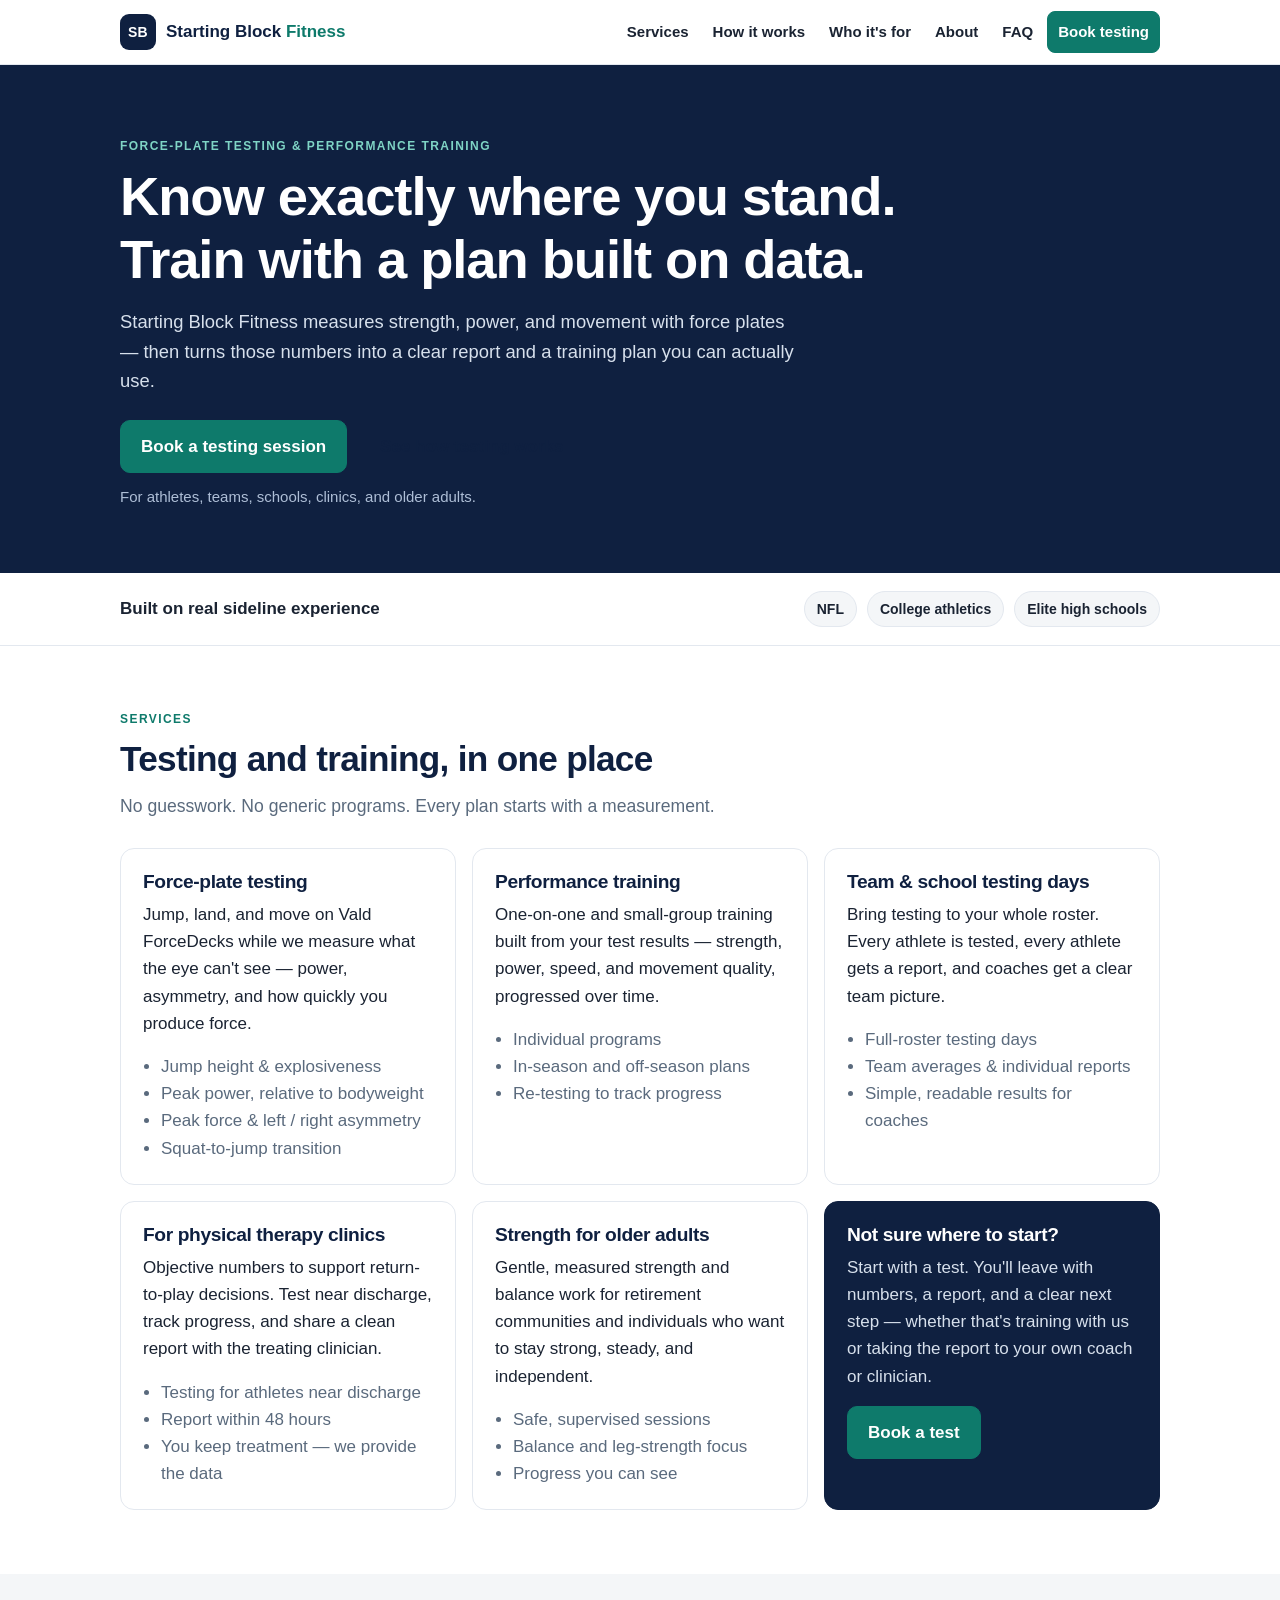
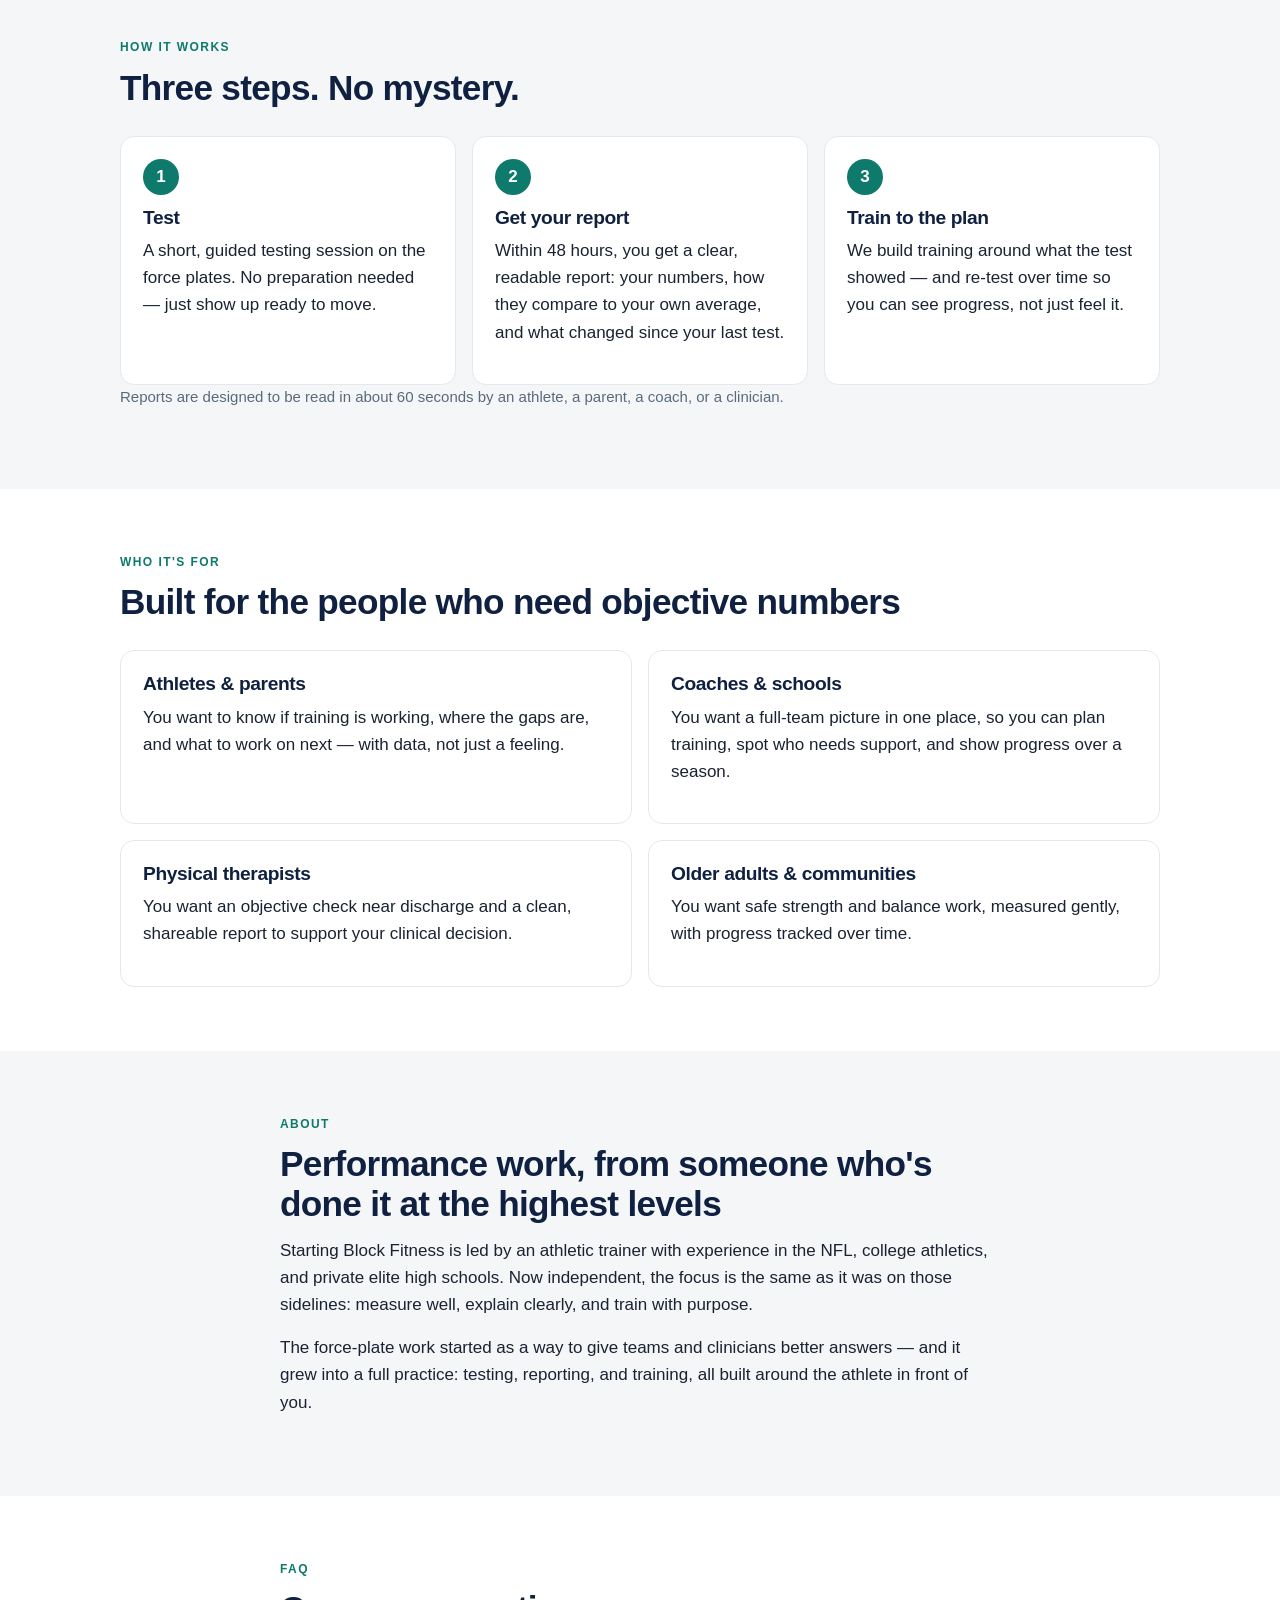
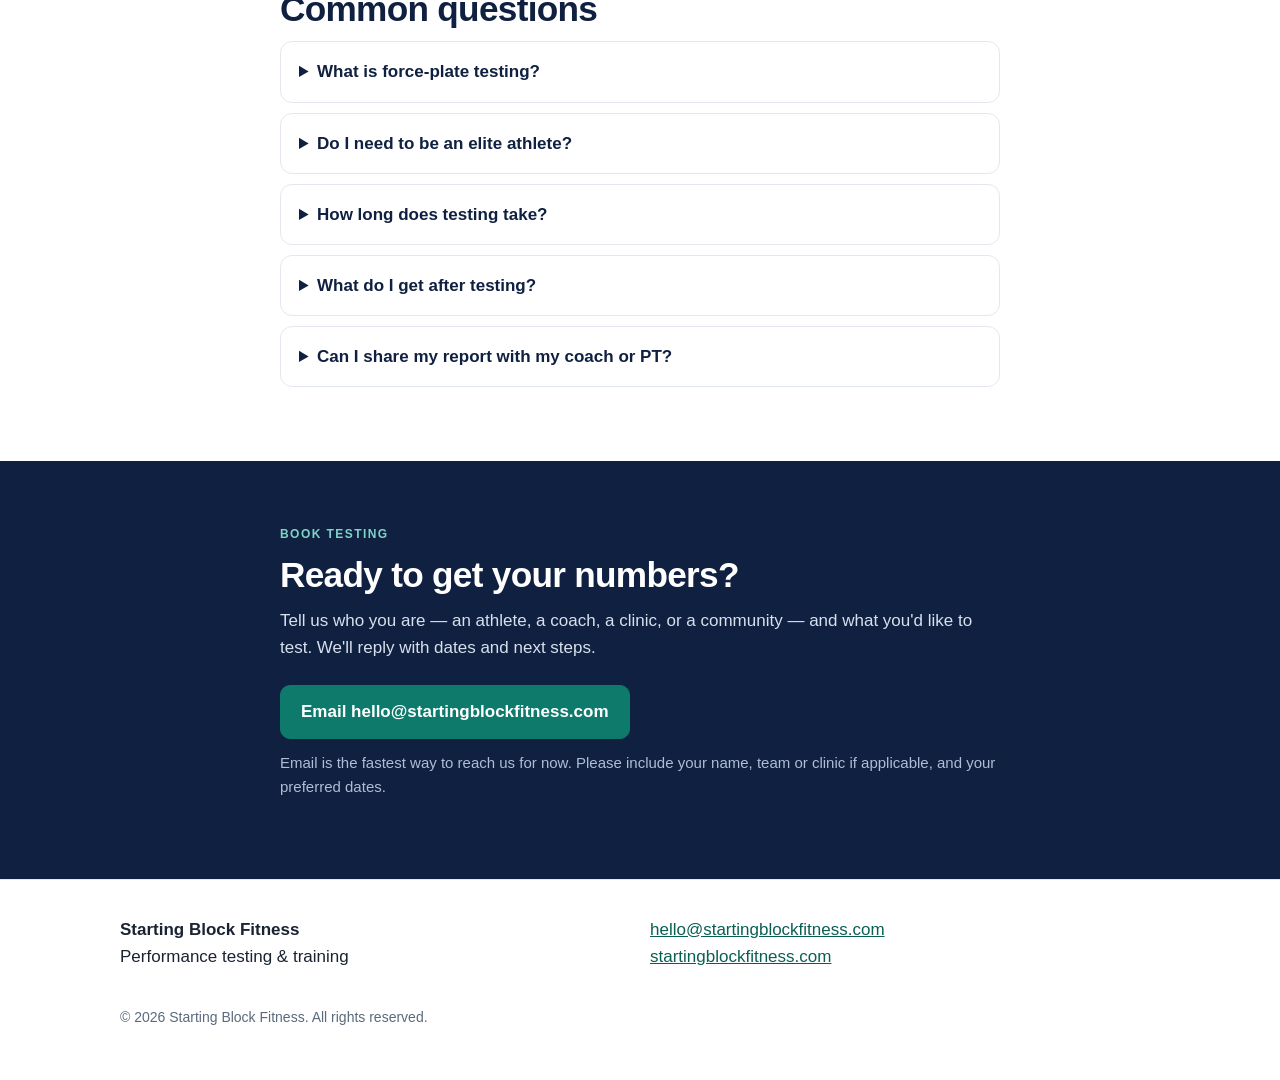
==== index.html @ fb0f81c0 "Initial production site for startingblockfitness.com" ====
<!DOCTYPE html>
<html lang="en">
<head>
  <meta charset="UTF-8">
  <meta name="viewport" content="width=device-width, initial-scale=1.0">
  <title>Starting Block Fitness — Performance Testing &amp; Training</title>
  <meta name="description" content="Starting Block Fitness offers force-plate performance testing and training for athletes, teams, schools, physical therapy clinics, and older adults. Know exactly where you stand, then train with a plan built on data.">
  <meta property="og:title" content="Starting Block Fitness — Performance Testing & Training">
  <meta property="og:description" content="Force-plate testing, clear 48-hour reports, and training built on your numbers — not guesswork.">
  <meta property="og:type" content="website">
  <meta property="og:url" content="https://startingblockfitness.com/">
  <link rel="stylesheet" href="styles.css">
  <link rel="icon" href="data:image/svg+xml,<svg xmlns='http://www.w3.org/2000/svg' viewBox='0 0 100 100'><rect width='100' height='100' rx='20' fill='%230f2040'/><text x='50' y='68' font-size='52' text-anchor='middle' fill='white' font-family='Arial' font-weight='bold'>SB</text></svg>">
</head>
<body>
  <a class="skip-link" href="#main">Skip to content</a>

  <header class="site-header">
    <div class="container header-inner">
      <a class="logo" href="#top" aria-label="Starting Block Fitness — home">
        <span class="logo-mark" aria-hidden="true">SB</span>
        <span class="logo-text">Starting Block <span>Fitness</span></span>
      </a>
      <nav aria-label="Main navigation">
        <button class="nav-toggle" aria-expanded="false" aria-controls="nav-menu">Menu</button>
        <ul id="nav-menu" class="nav-menu">
          <li><a href="#services">Services</a></li>
          <li><a href="#how-it-works">How it works</a></li>
          <li><a href="#who-its-for">Who it's for</a></li>
          <li><a href="#about">About</a></li>
          <li><a href="#faq">FAQ</a></li>
          <li><a class="btn btn-small" href="#contact">Book testing</a></li>
        </ul>
      </nav>
    </div>
  </header>

  <main id="main">
    <section class="hero" id="top">
      <div class="container hero-inner">
        <p class="eyebrow">Force-plate testing &amp; performance training</p>
        <h1>Know exactly where you stand.<br>Train with a plan built on data.</h1>
        <p class="lede">Starting Block Fitness measures strength, power, and movement with force plates — then turns those numbers into a clear report and a training plan you can actually use.</p>
        <div class="hero-actions">
          <a class="btn" href="#contact">Book a testing session</a>
          <a class="btn btn-ghost" href="#how-it-works">See how testing works</a>
        </div>
        <p class="hero-note">For athletes, teams, schools, clinics, and older adults.</p>
      </div>
    </section>

    <section class="trust" aria-label="Experience">
      <div class="container trust-inner">
        <p><strong>Built on real sideline experience</strong></p>
        <ul>
          <li>NFL</li>
          <li>College athletics</li>
          <li>Elite high schools</li>
        </ul>
      </div>
    </section>

    <section class="section" id="services">
      <div class="container">
        <p class="eyebrow">Services</p>
        <h2>Testing and training, in one place</h2>
        <p class="section-intro">No guesswork. No generic programs. Every plan starts with a measurement.</p>

        <div class="grid">
          <article class="card">
            <h3>Force-plate testing</h3>
            <p>Jump, land, and move on Vald ForceDecks while we measure what the eye can't see — power, asymmetry, and how quickly you produce force.</p>
            <ul>
              <li>Jump height &amp; explosiveness</li>
              <li>Peak power, relative to bodyweight</li>
              <li>Peak force &amp; left / right asymmetry</li>
              <li>Squat-to-jump transition</li>
            </ul>
          </article>

          <article class="card">
            <h3>Performance training</h3>
            <p>One-on-one and small-group training built from your test results — strength, power, speed, and movement quality, progressed over time.</p>
            <ul>
              <li>Individual programs</li>
              <li>In-season and off-season plans</li>
              <li>Re-testing to track progress</li>
            </ul>
          </article>

          <article class="card">
            <h3>Team &amp; school testing days</h3>
            <p>Bring testing to your whole roster. Every athlete is tested, every athlete gets a report, and coaches get a clear team picture.</p>
            <ul>
              <li>Full-roster testing days</li>
              <li>Team averages &amp; individual reports</li>
              <li>Simple, readable results for coaches</li>
            </ul>
          </article>

          <article class="card">
            <h3>For physical therapy clinics</h3>
            <p>Objective numbers to support return-to-play decisions. Test near discharge, track progress, and share a clean report with the treating clinician.</p>
            <ul>
              <li>Testing for athletes near discharge</li>
              <li>Report within 48 hours</li>
              <li>You keep treatment — we provide the data</li>
            </ul>
          </article>

          <article class="card">
            <h3>Strength for older adults</h3>
            <p>Gentle, measured strength and balance work for retirement communities and individuals who want to stay strong, steady, and independent.</p>
            <ul>
              <li>Safe, supervised sessions</li>
              <li>Balance and leg-strength focus</li>
              <li>Progress you can see</li>
            </ul>
          </article>

          <article class="card card-cta">
            <h3>Not sure where to start?</h3>
            <p>Start with a test. You'll leave with numbers, a report, and a clear next step — whether that's training with us or taking the report to your own coach or clinician.</p>
            <a class="btn" href="#contact">Book a test</a>
          </article>
        </div>
      </div>
    </section>

    <section class="section section-alt" id="how-it-works">
      <div class="container">
        <p class="eyebrow">How it works</p>
        <h2>Three steps. No mystery.</h2>
        <ol class="steps">
          <li>
            <span class="step-num" aria-hidden="true">1</span>
            <h3>Test</h3>
            <p>A short, guided testing session on the force plates. No preparation needed — just show up ready to move.</p>
          </li>
          <li>
            <span class="step-num" aria-hidden="true">2</span>
            <h3>Get your report</h3>
            <p>Within 48 hours, you get a clear, readable report: your numbers, how they compare to your own average, and what changed since your last test.</p>
          </li>
          <li>
            <span class="step-num" aria-hidden="true">3</span>
            <h3>Train to the plan</h3>
            <p>We build training around what the test showed — and re-test over time so you can see progress, not just feel it.</p>
          </li>
        </ol>
        <p class="note">Reports are designed to be read in about 60 seconds by an athlete, a parent, a coach, or a clinician.</p>
      </div>
    </section>

    <section class="section" id="who-its-for">
      <div class="container">
        <p class="eyebrow">Who it's for</p>
        <h2>Built for the people who need objective numbers</h2>
        <div class="grid grid-2">
          <article class="card">
            <h3>Athletes &amp; parents</h3>
            <p>You want to know if training is working, where the gaps are, and what to work on next — with data, not just a feeling.</p>
          </article>
          <article class="card">
            <h3>Coaches &amp; schools</h3>
            <p>You want a full-team picture in one place, so you can plan training, spot who needs support, and show progress over a season.</p>
          </article>
          <article class="card">
            <h3>Physical therapists</h3>
            <p>You want an objective check near discharge and a clean, shareable report to support your clinical decision.</p>
          </article>
          <article class="card">
            <h3>Older adults &amp; communities</h3>
            <p>You want safe strength and balance work, measured gently, with progress tracked over time.</p>
          </article>
        </div>
      </div>
    </section>

    <section class="section section-alt" id="about">
      <div class="container narrow">
        <p class="eyebrow">About</p>
        <h2>Performance work, from someone who's done it at the highest levels</h2>
        <p>Starting Block Fitness is led by an athletic trainer with experience in the NFL, college athletics, and private elite high schools. Now independent, the focus is the same as it was on those sidelines: measure well, explain clearly, and train with purpose.</p>
        <p>The force-plate work started as a way to give teams and clinicians better answers — and it grew into a full practice: testing, reporting, and training, all built around the athlete in front of you.</p>
      </div>
    </section>

    <section class="section" id="faq">
      <div class="container narrow">
        <p class="eyebrow">FAQ</p>
        <h2>Common questions</h2>
        <details>
          <summary>What is force-plate testing?</summary>
          <p>Force plates measure the force you put into the ground when you jump, land, and move. That tells us about power, speed of force production, and differences between your left and right sides — things that are hard to see with the eye alone.</p>
        </details>
        <details>
          <summary>Do I need to be an elite athlete?</summary>
          <p>No. Testing is useful for developing athletes, returning athletes, and older adults alike — the numbers are always compared to you, not to an elite standard.</p>
        </details>
        <details>
          <summary>How long does testing take?</summary>
          <p>Individual testing is a short, guided session. Team testing days are scheduled by roster size — ask us and we'll give you a time plan for your group.</p>
        </details>
        <details>
          <summary>What do I get after testing?</summary>
          <p>A readable report within 48 hours, with your key metrics, comparisons to your own average, and notes on what to work on next.</p>
        </details>
        <details>
          <summary>Can I share my report with my coach or PT?</summary>
          <p>Yes — that's the point. Reports are made to be shared, and we're happy to walk through them with your coach or clinician.</p>
        </details>
      </div>
    </section>

    <section class="section cta-section" id="contact">
      <div class="container narrow">
        <p class="eyebrow">Book testing</p>
        <h2>Ready to get your numbers?</h2>
        <p>Tell us who you are — an athlete, a coach, a clinic, or a community — and what you'd like to test. We'll reply with dates and next steps.</p>
        <div class="hero-actions">
          <a class="btn" href="mailto:hello@startingblockfitness.com?subject=Book%20a%20testing%20session%20—%20Starting%20Block%20Fitness">Email hello@startingblockfitness.com</a>
        </div>
        <p class="note">Email is the fastest way to reach us for now. Please include your name, team or clinic if applicable, and your preferred dates.</p>
      </div>
    </section>
  </main>

  <footer class="site-footer">
    <div class="container footer-inner">
      <p><strong>Starting Block Fitness</strong><br>Performance testing &amp; training</p>
      <p><a href="mailto:hello@startingblockfitness.com">hello@startingblockfitness.com</a><br><a href="https://startingblockfitness.com/">startingblockfitness.com</a></p>
      <p class="fine">© 2026 Starting Block Fitness. All rights reserved.</p>
    </div>
  </footer>

  <script src="script.js"></script>
</body>
</html>
---- styles.css ----
:root {
  --navy: #0f2040;
  --navy-2: #162e5a;
  --teal: #0e7a6b;
  --teal-dark: #0a5f54;
  --ink: #1a2332;
  --muted: #5a6a7d;
  --line: #e3e8ef;
  --bg: #ffffff;
  --bg-alt: #f4f6f8;
  --radius: 14px;
  --max: 1080px;
}

* { box-sizing: border-box; }
html { scroll-behavior: smooth; }
body {
  margin: 0;
  font-family: -apple-system, BlinkMacSystemFont, "Segoe UI", Roboto, Helvetica, Arial, sans-serif;
  color: var(--ink);
  background: var(--bg);
  line-height: 1.6;
  font-size: 17px;
}

.container { max-width: var(--max); margin: 0 auto; padding: 0 20px; }
.narrow { max-width: 760px; }
h1, h2, h3 { line-height: 1.15; color: var(--navy); letter-spacing: -0.02em; }
h1 { font-size: clamp(2rem, 5vw, 3.4rem); margin: 0 0 16px; }
h2 { font-size: clamp(1.6rem, 3.5vw, 2.2rem); margin: 0 0 12px; }
h3 { font-size: 1.2rem; margin: 0 0 8px; }
p { margin: 0 0 16px; }
a { color: var(--teal-dark); }
a:focus-visible, button:focus-visible, summary:focus-visible { outline: 3px solid var(--teal); outline-offset: 2px; }

.skip-link {
  position: absolute; left: -9999px; top: 0;
  background: var(--navy); color: #fff; padding: 10px 14px; z-index: 100;
}
.skip-link:focus { left: 10px; top: 10px; }

.site-header {
  position: sticky; top: 0; z-index: 50;
  background: rgba(255,255,255,0.96);
  border-bottom: 1px solid var(--line);
  backdrop-filter: blur(8px);
}
.header-inner { display: flex; align-items: center; justify-content: space-between; min-height: 64px; }
.logo { display: flex; align-items: center; gap: 10px; text-decoration: none; color: var(--navy); font-weight: 800; }
.logo-mark {
  display: inline-flex; align-items: center; justify-content: center;
  width: 36px; height: 36px; border-radius: 9px;
  background: var(--navy); color: #fff; font-size: 14px; font-weight: 800; letter-spacing: 0.02em;
}
.logo-text span { color: var(--teal); }
.nav-menu { display: flex; align-items: center; gap: 4px; list-style: none; margin: 0; padding: 0; }
.nav-menu a { display: block; padding: 8px 10px; text-decoration: none; color: var(--ink); border-radius: 8px; font-weight: 600; font-size: 15px; }
.nav-menu a:hover { background: var(--bg-alt); }
.nav-toggle { display: none; border: 1px solid var(--line); background: #fff; border-radius: 8px; padding: 8px 12px; font-weight: 700; cursor: pointer; }

.btn {
  display: inline-block; background: var(--teal); color: #fff !important;
  padding: 12px 20px; border-radius: 10px; text-decoration: none;
  font-weight: 700; border: 1px solid var(--teal);
}
.btn:hover { background: var(--teal-dark); }
.btn-ghost { background: transparent; color: var(--navy) !important; border-color: var(--navy); }
.btn-ghost:hover { background: var(--navy); color: #fff !important; }
.btn-small { padding: 8px 14px; }

.hero { background: var(--navy); color: #fff; padding: 72px 0 64px; }
.hero h1 { color: #fff; }
.hero .lede { font-size: 1.15rem; color: #d7e0ec; max-width: 680px; }
.hero-actions { display: flex; flex-wrap: wrap; gap: 12px; margin: 24px 0 12px; }
.hero-note { color: #aebed6; font-size: 15px; margin: 0; }
.eyebrow {
  text-transform: uppercase; letter-spacing: 0.12em; font-size: 12px; font-weight: 800;
  color: var(--teal); margin: 0 0 10px;
}
.hero .eyebrow { color: #7fd4c5; }

.trust { border-bottom: 1px solid var(--line); background: #fff; }
.trust-inner { display: flex; flex-wrap: wrap; gap: 16px; align-items: center; justify-content: space-between; padding: 18px 20px; }
.trust-inner p { margin: 0; }
.trust-inner ul { display: flex; flex-wrap: wrap; gap: 10px; list-style: none; margin: 0; padding: 0; }
.trust-inner li { background: var(--bg-alt); border: 1px solid var(--line); border-radius: 999px; padding: 6px 12px; font-weight: 700; font-size: 14px; }

.section { padding: 64px 0; }
.section-alt { background: var(--bg-alt); }
.section-intro { color: var(--muted); max-width: 680px; font-size: 1.1rem; }

.grid { display: grid; grid-template-columns: repeat(3, 1fr); gap: 16px; margin-top: 28px; }
.grid-2 { grid-template-columns: repeat(2, 1fr); }
.card {
  background: #fff; border: 1px solid var(--line); border-radius: var(--radius);
  padding: 22px;
}
.section-alt .card { background: #fff; }
.card ul { margin: 12px 0 0; padding-left: 18px; color: var(--muted); }
.card-cta { background: var(--navy); border-color: var(--navy); color: #fff; }
.card-cta h3 { color: #fff; }
.card-cta p { color: #d7e0ec; }

.steps { display: grid; grid-template-columns: repeat(3, 1fr); gap: 16px; list-style: none; margin: 28px 0 0; padding: 0; }
.steps li { background: #fff; border: 1px solid var(--line); border-radius: var(--radius); padding: 22px; }
.step-num {
  display: inline-flex; align-items: center; justify-content: center;
  width: 36px; height: 36px; border-radius: 50%;
  background: var(--teal); color: #fff; font-weight: 800; margin-bottom: 12px;
}
.note { color: var(--muted); font-size: 15px; }

details { background: #fff; border: 1px solid var(--line); border-radius: 12px; padding: 16px 18px; margin-bottom: 10px; }
summary { cursor: pointer; font-weight: 700; color: var(--navy); }
details p { margin: 10px 0 0; color: var(--muted); }

.cta-section { background: var(--navy); color: #fff; text-align: left; }
.cta-section h2 { color: #fff; }
.cta-section p { color: #d7e0ec; }
.cta-section .eyebrow { color: #7fd4c5; }
.cta-section .note { color: #aebed6; }

.site-footer { border-top: 1px solid var(--line); padding: 36px 0; background: #fff; }
.footer-inner { display: grid; grid-template-columns: 1fr 1fr; gap: 20px; }
.fine { color: var(--muted); font-size: 14px; }

@media (max-width: 820px) {
  .grid, .grid-2, .steps { grid-template-columns: 1fr; }
  .nav-toggle { display: inline-block; }
  .nav-menu {
    display: none; position: absolute; right: 16px; top: 64px;
    flex-direction: column; align-items: stretch;
    background: #fff; border: 1px solid var(--line); border-radius: 12px;
    padding: 8px; min-width: 220px; box-shadow: 0 12px 30px rgba(15,32,64,0.12);
  }
  .nav-menu.open { display: flex; }
  .footer-inner { grid-template-columns: 1fr; }
  .section { padding: 48px 0; }
  .hero { padding: 56px 0 48px; }
}
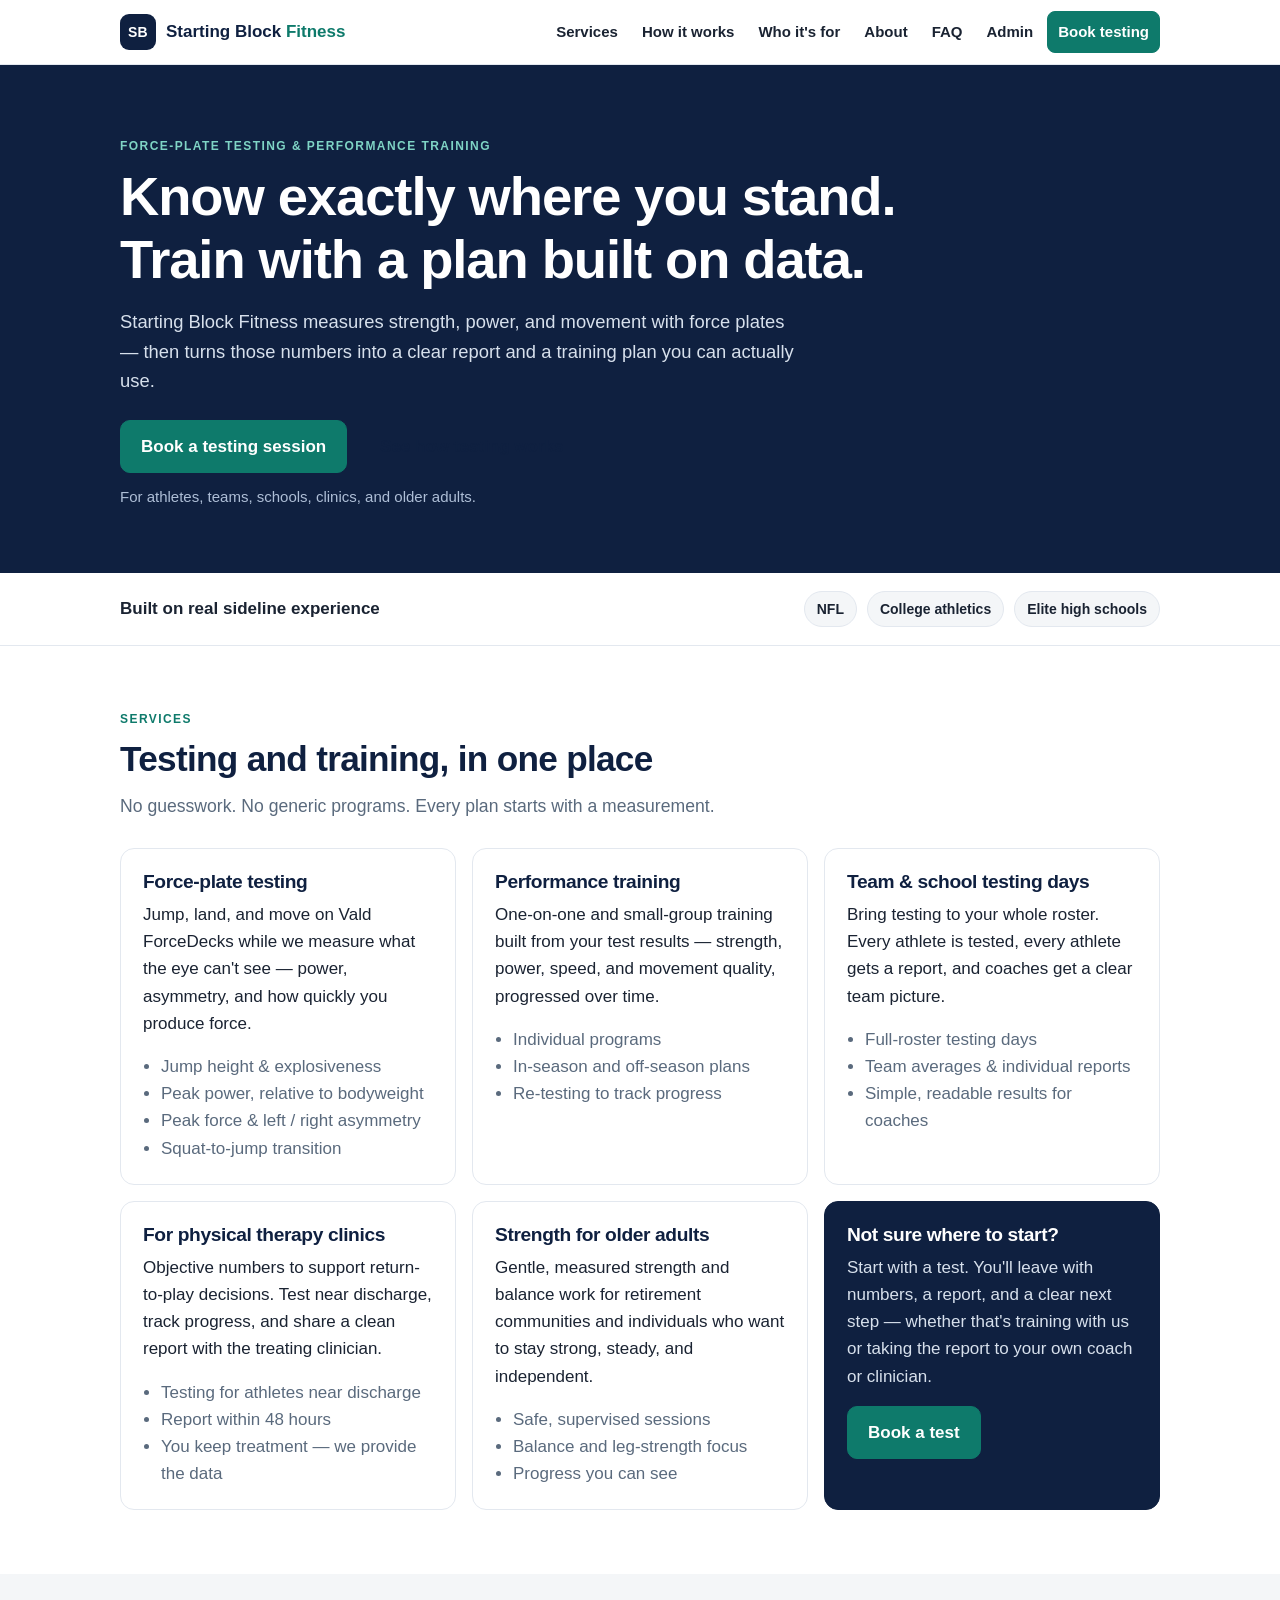
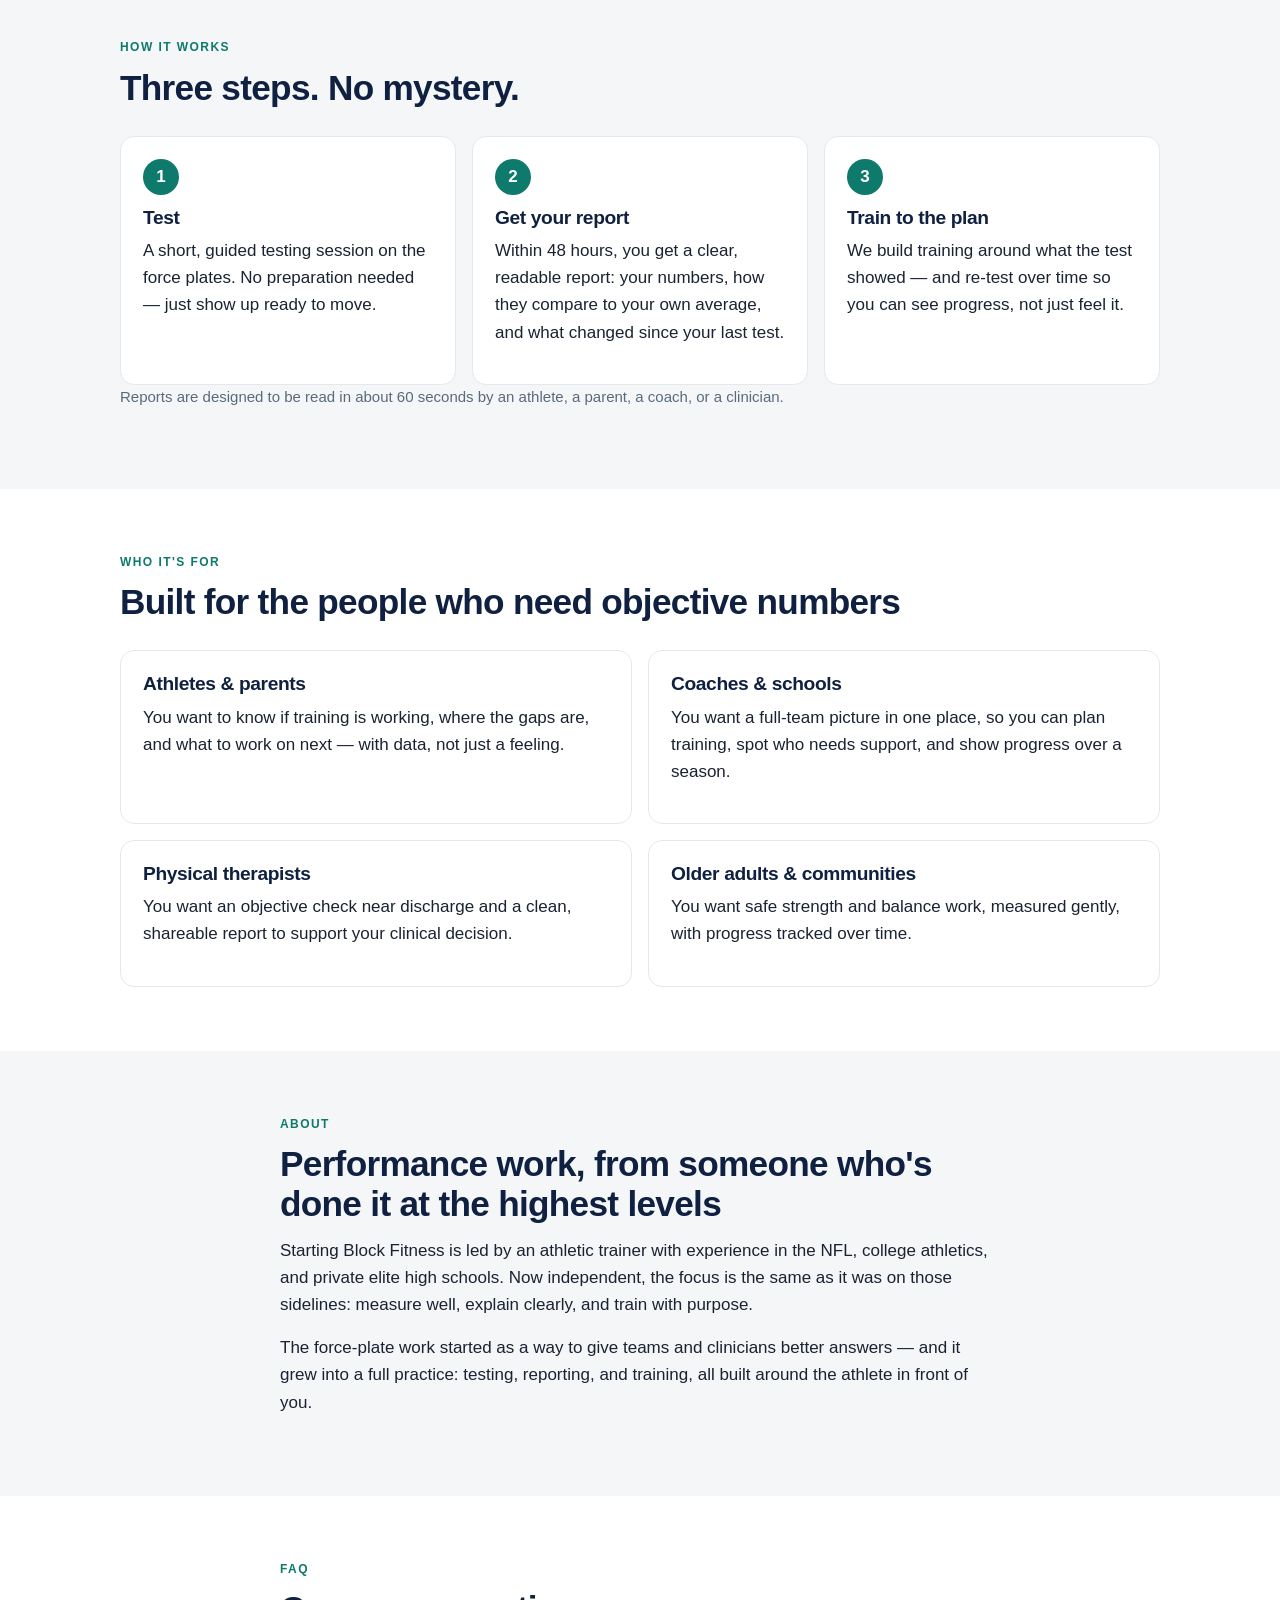
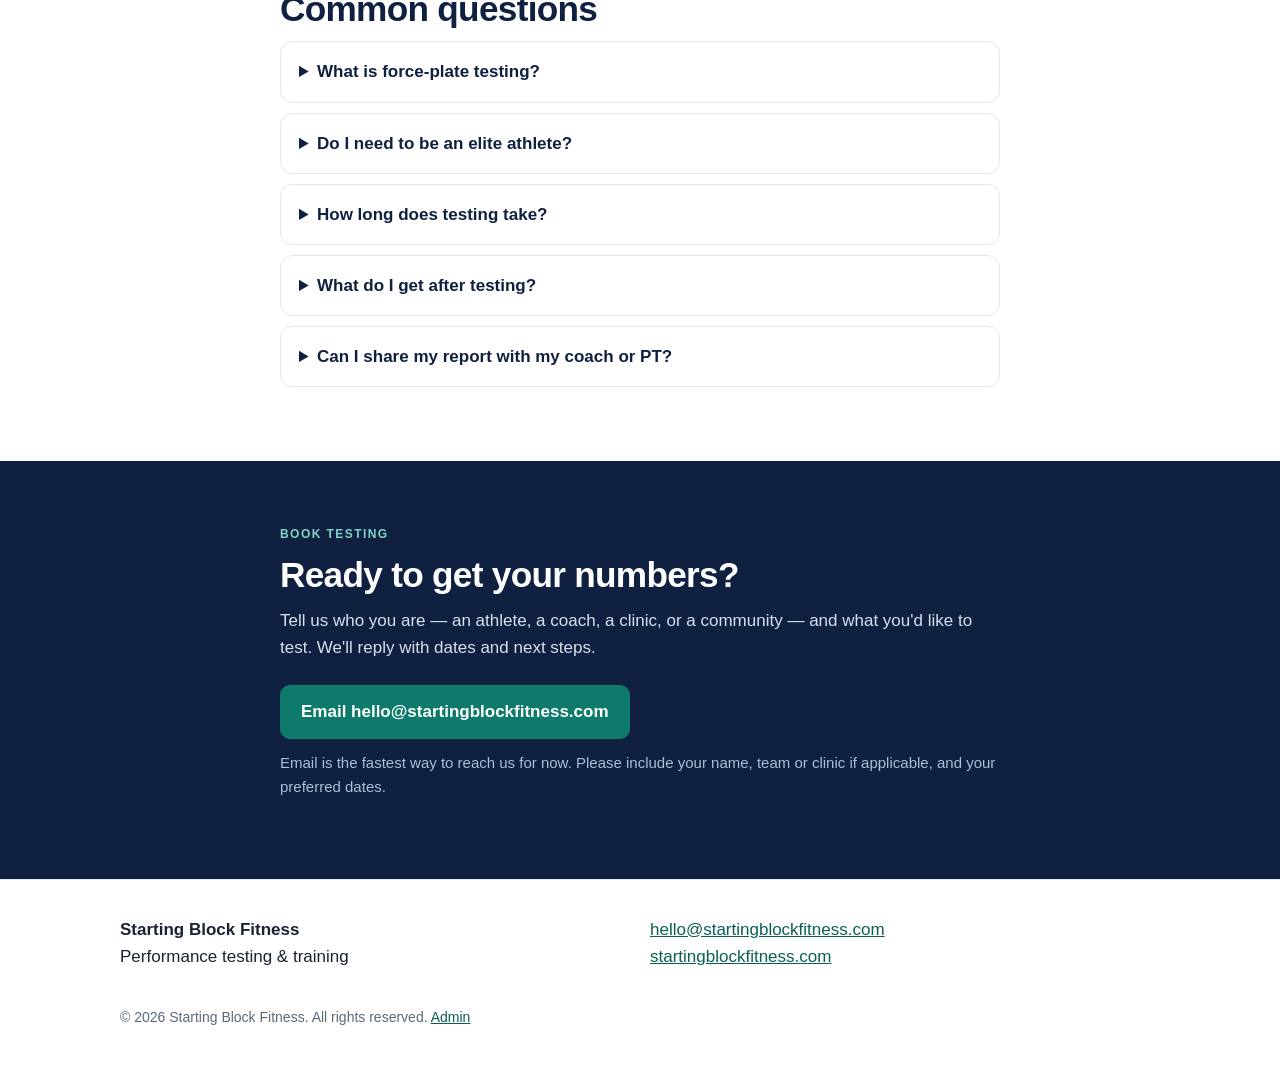
==== commit 3e172760: "Add admin report viewer with passcode gate and Admin nav tab" ====
--- a/index.html
+++ b/index.html
@@ -29,6 +29,7 @@
           <li><a href="#who-its-for">Who it's for</a></li>
           <li><a href="#about">About</a></li>
           <li><a href="#faq">FAQ</a></li>
+          <li><a href="admin.html">Admin</a></li>
           <li><a class="btn btn-small" href="#contact">Book testing</a></li>
         </ul>
       </nav>
@@ -230,7 +231,7 @@
     <div class="container footer-inner">
       <p><strong>Starting Block Fitness</strong><br>Performance testing &amp; training</p>
       <p><a href="mailto:hello@startingblockfitness.com">hello@startingblockfitness.com</a><br><a href="https://startingblockfitness.com/">startingblockfitness.com</a></p>
-      <p class="fine">© 2026 Starting Block Fitness. All rights reserved.</p>
+      <p class="fine">© 2026 Starting Block Fitness. All rights reserved. <a href="admin.html">Admin</a></p>
     </div>
   </footer>
 
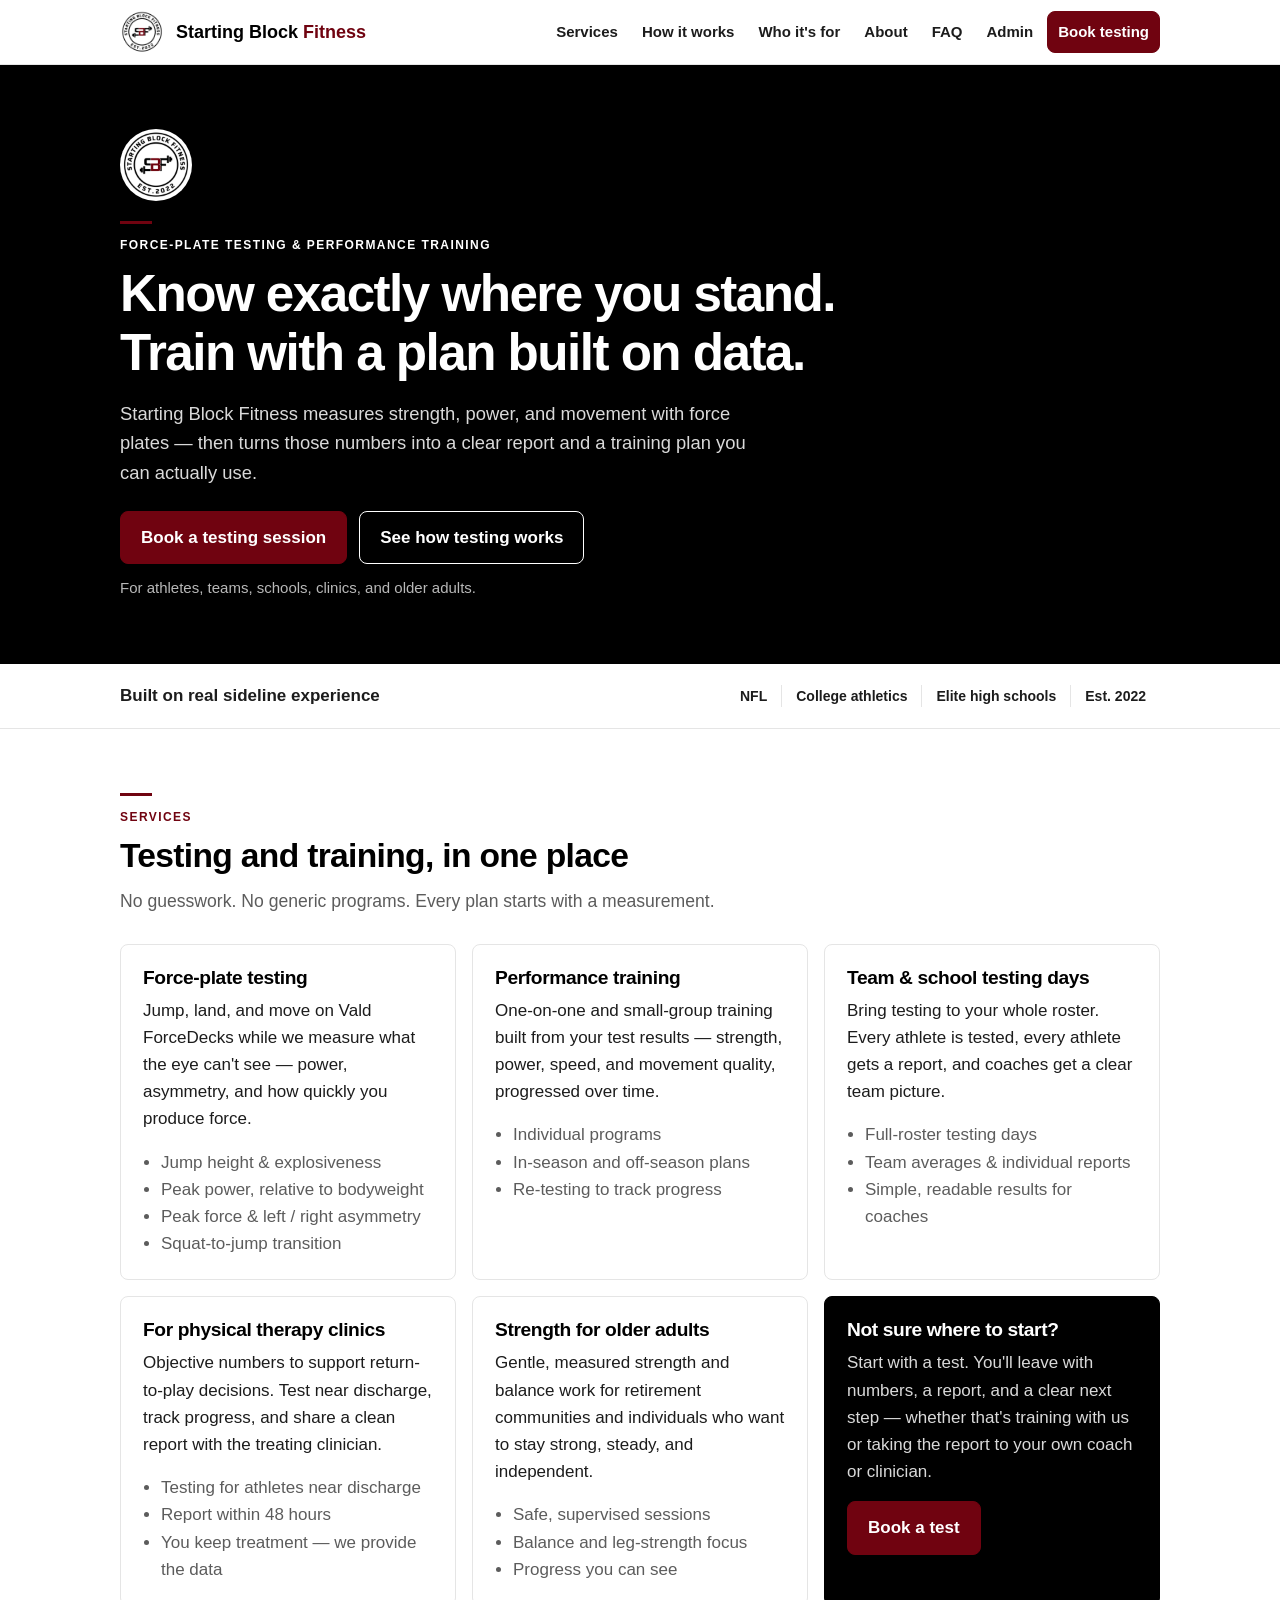
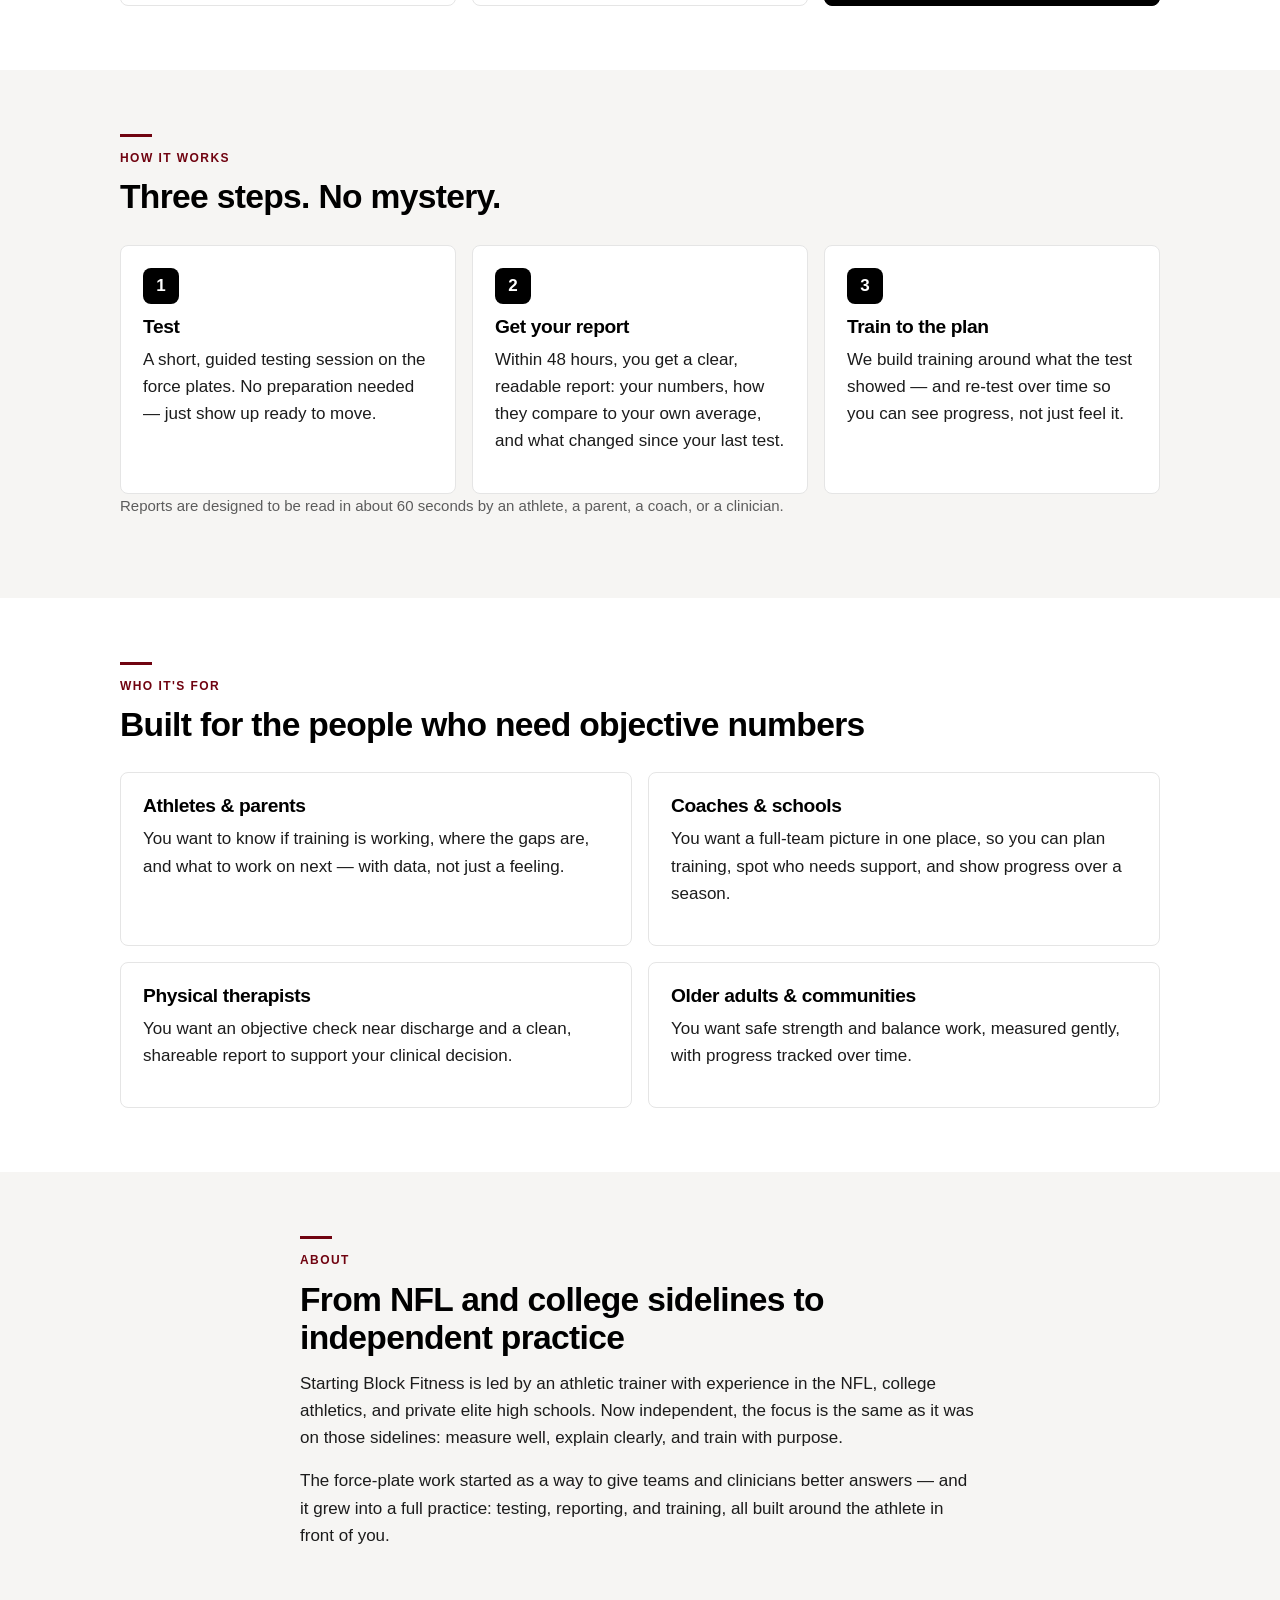
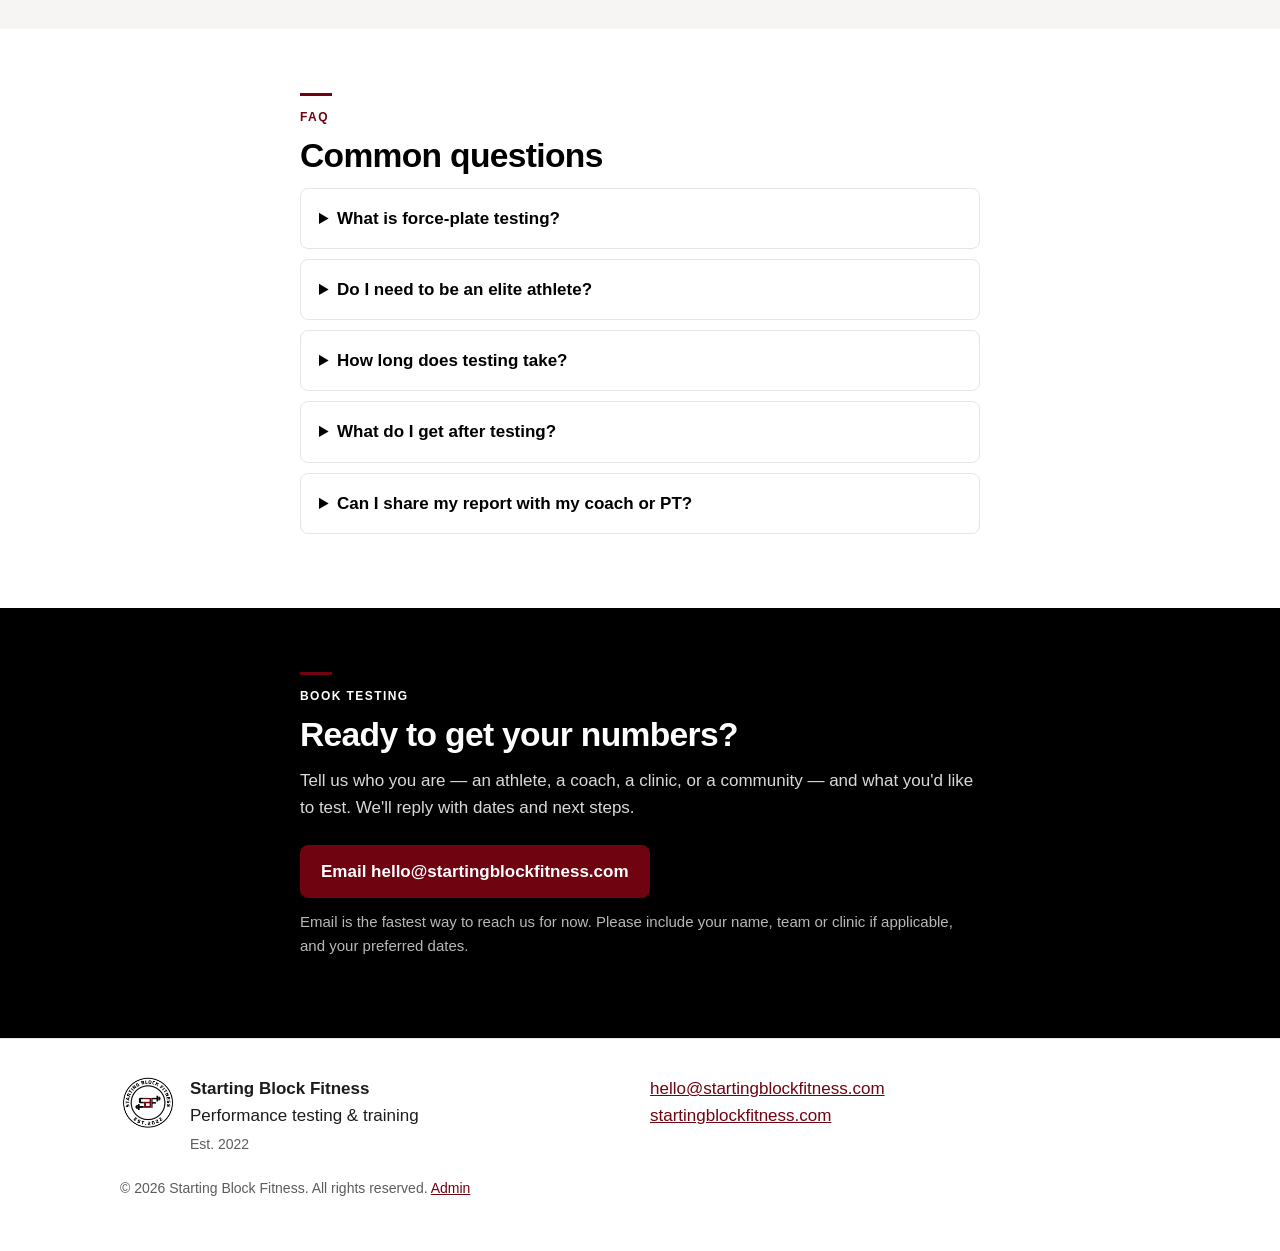
==== commit dc5b1ed0: "Retheme around logo: black/white/deep red, use sbf_logo.webp, de-AI the design" ====
--- a/index.html
+++ b/index.html
@@ -10,7 +10,7 @@
   <meta property="og:type" content="website">
   <meta property="og:url" content="https://startingblockfitness.com/">
   <link rel="stylesheet" href="styles.css">
-  <link rel="icon" href="data:image/svg+xml,<svg xmlns='http://www.w3.org/2000/svg' viewBox='0 0 100 100'><rect width='100' height='100' rx='20' fill='%230f2040'/><text x='50' y='68' font-size='52' text-anchor='middle' fill='white' font-family='Arial' font-weight='bold'>SB</text></svg>">
+  <link rel="icon" href="sbf_logo.webp">
 </head>
 <body>
   <a class="skip-link" href="#main">Skip to content</a>
@@ -18,7 +18,7 @@
   <header class="site-header">
     <div class="container header-inner">
       <a class="logo" href="#top" aria-label="Starting Block Fitness — home">
-        <span class="logo-mark" aria-hidden="true">SB</span>
+        <img class="logo-img" src="sbf_logo.webp" alt="" width="44" height="44">
         <span class="logo-text">Starting Block <span>Fitness</span></span>
       </a>
       <nav aria-label="Main navigation">
@@ -39,6 +39,7 @@
   <main id="main">
     <section class="hero" id="top">
       <div class="container hero-inner">
+        <img class="hero-logo" src="sbf_logo.webp" alt="Starting Block Fitness — Est. 2022" width="72" height="72">
         <p class="eyebrow">Force-plate testing &amp; performance training</p>
         <h1>Know exactly where you stand.<br>Train with a plan built on data.</h1>
         <p class="lede">Starting Block Fitness measures strength, power, and movement with force plates — then turns those numbers into a clear report and a training plan you can actually use.</p>
@@ -57,6 +58,7 @@
           <li>NFL</li>
           <li>College athletics</li>
           <li>Elite high schools</li>
+          <li>Est. 2022</li>
         </ul>
       </div>
     </section>
@@ -181,7 +183,7 @@
     <section class="section section-alt" id="about">
       <div class="container narrow">
         <p class="eyebrow">About</p>
-        <h2>Performance work, from someone who's done it at the highest levels</h2>
+        <h2>From NFL and college sidelines to independent practice</h2>
         <p>Starting Block Fitness is led by an athletic trainer with experience in the NFL, college athletics, and private elite high schools. Now independent, the focus is the same as it was on those sidelines: measure well, explain clearly, and train with purpose.</p>
         <p>The force-plate work started as a way to give teams and clinicians better answers — and it grew into a full practice: testing, reporting, and training, all built around the athlete in front of you.</p>
       </div>
@@ -229,7 +231,10 @@
 
   <footer class="site-footer">
     <div class="container footer-inner">
-      <p><strong>Starting Block Fitness</strong><br>Performance testing &amp; training</p>
+      <div class="footer-brand">
+        <img class="footer-logo" src="sbf_logo.webp" alt="Starting Block Fitness logo" width="56" height="56">
+        <p><strong>Starting Block Fitness</strong><br>Performance testing &amp; training<br><span class="fine">Est. 2022</span></p>
+      </div>
       <p><a href="mailto:hello@startingblockfitness.com">hello@startingblockfitness.com</a><br><a href="https://startingblockfitness.com/">startingblockfitness.com</a></p>
       <p class="fine">© 2026 Starting Block Fitness. All rights reserved. <a href="admin.html">Admin</a></p>
     </div>
--- a/styles.css
+++ b/styles.css
@@ -1,14 +1,22 @@
+/* Starting Block Fitness — brand styles.
+ *
+ * Palette is taken from the real logo (sbf_logo.webp):
+ *   black #000000, white #FFFFFF, deep red #700310.
+ * Red is an accent only — buttons, rules, eyebrows — never a large
+ * field of colour. Warm neutral greys keep text and hairlines off the
+ * old cool navy/teal scheme entirely.
+ */
 :root {
-  --navy: #0f2040;
-  --navy-2: #162e5a;
-  --teal: #0e7a6b;
-  --teal-dark: #0a5f54;
-  --ink: #1a2332;
-  --muted: #5a6a7d;
-  --line: #e3e8ef;
+  --black: #000000;
+  --ink: #1c1c1c;
+  --red: #700310;
+  --red-dark: #57020c;
+  --red-tint: #fbeaea;
+  --muted: #5c5c5c;
+  --line: #e5e5e5;
   --bg: #ffffff;
-  --bg-alt: #f4f6f8;
-  --radius: 14px;
+  --bg-alt: #f6f5f3;
+  --radius: 8px;
   --max: 1080px;
 }
 
@@ -24,70 +32,74 @@
 }
 
 .container { max-width: var(--max); margin: 0 auto; padding: 0 20px; }
-.narrow { max-width: 760px; }
-h1, h2, h3 { line-height: 1.15; color: var(--navy); letter-spacing: -0.02em; }
-h1 { font-size: clamp(2rem, 5vw, 3.4rem); margin: 0 0 16px; }
-h2 { font-size: clamp(1.6rem, 3.5vw, 2.2rem); margin: 0 0 12px; }
+.narrow { max-width: 720px; }
+h1, h2, h3 { line-height: 1.15; color: var(--black); letter-spacing: -0.02em; font-weight: 800; }
+h1 { font-size: clamp(2rem, 5vw, 3.2rem); margin: 0 0 16px; letter-spacing: -0.03em; }
+h2 { font-size: clamp(1.6rem, 3.5vw, 2.1rem); margin: 0 0 12px; }
 h3 { font-size: 1.2rem; margin: 0 0 8px; }
 p { margin: 0 0 16px; }
-a { color: var(--teal-dark); }
-a:focus-visible, button:focus-visible, summary:focus-visible { outline: 3px solid var(--teal); outline-offset: 2px; }
+a { color: var(--red); }
+a:focus-visible, button:focus-visible, summary:focus-visible { outline: 3px solid var(--red); outline-offset: 2px; }
 
 .skip-link {
   position: absolute; left: -9999px; top: 0;
-  background: var(--navy); color: #fff; padding: 10px 14px; z-index: 100;
+  background: var(--black); color: #fff; padding: 10px 14px; z-index: 100;
 }
 .skip-link:focus { left: 10px; top: 10px; }
 
 .site-header {
   position: sticky; top: 0; z-index: 50;
-  background: rgba(255,255,255,0.96);
+  background: #fff;
   border-bottom: 1px solid var(--line);
-  backdrop-filter: blur(8px);
 }
 .header-inner { display: flex; align-items: center; justify-content: space-between; min-height: 64px; }
-.logo { display: flex; align-items: center; gap: 10px; text-decoration: none; color: var(--navy); font-weight: 800; }
-.logo-mark {
-  display: inline-flex; align-items: center; justify-content: center;
-  width: 36px; height: 36px; border-radius: 9px;
-  background: var(--navy); color: #fff; font-size: 14px; font-weight: 800; letter-spacing: 0.02em;
-}
-.logo-text span { color: var(--teal); }
+.logo { display: flex; align-items: center; gap: 12px; text-decoration: none; color: var(--black); font-weight: 800; }
+.logo-img { width: 44px; height: 44px; border-radius: 50%; display: block; flex: none; }
+.logo-text { font-size: 18px; }
+.logo-text span { color: var(--red); }
 .nav-menu { display: flex; align-items: center; gap: 4px; list-style: none; margin: 0; padding: 0; }
 .nav-menu a { display: block; padding: 8px 10px; text-decoration: none; color: var(--ink); border-radius: 8px; font-weight: 600; font-size: 15px; }
 .nav-menu a:hover { background: var(--bg-alt); }
 .nav-toggle { display: none; border: 1px solid var(--line); background: #fff; border-radius: 8px; padding: 8px 12px; font-weight: 700; cursor: pointer; }
 
 .btn {
-  display: inline-block; background: var(--teal); color: #fff !important;
-  padding: 12px 20px; border-radius: 10px; text-decoration: none;
-  font-weight: 700; border: 1px solid var(--teal);
+  display: inline-block; background: var(--red); color: #fff !important;
+  padding: 12px 20px; border-radius: 8px; text-decoration: none;
+  font-weight: 700; border: 1px solid var(--red);
 }
-.btn:hover { background: var(--teal-dark); }
-.btn-ghost { background: transparent; color: var(--navy) !important; border-color: var(--navy); }
-.btn-ghost:hover { background: var(--navy); color: #fff !important; }
+.btn:hover { background: var(--red-dark); border-color: var(--red-dark); }
+.btn-ghost { background: transparent; color: var(--black) !important; border-color: var(--black); }
+.btn-ghost:hover { background: var(--black); color: #fff !important; }
 .btn-small { padding: 8px 14px; }
 
-.hero { background: var(--navy); color: #fff; padding: 72px 0 64px; }
+.hero { background: var(--black); color: #fff; padding: 64px 0 64px; }
 .hero h1 { color: #fff; }
-.hero .lede { font-size: 1.15rem; color: #d7e0ec; max-width: 680px; }
+.hero .lede { font-size: 1.15rem; color: #d9d9d9; max-width: 640px; }
 .hero-actions { display: flex; flex-wrap: wrap; gap: 12px; margin: 24px 0 12px; }
-.hero-note { color: #aebed6; font-size: 15px; margin: 0; }
+.hero-note { color: #b8b8b8; font-size: 15px; margin: 0; }
+.hero-logo { width: 72px; height: 72px; border-radius: 50%; display: block; margin-bottom: 20px; }
+.hero .btn-ghost { color: #fff !important; border-color: #fff; }
+.hero .btn-ghost:hover { background: #fff; color: var(--black) !important; }
 .eyebrow {
   text-transform: uppercase; letter-spacing: 0.12em; font-size: 12px; font-weight: 800;
-  color: var(--teal); margin: 0 0 10px;
+  color: var(--red); margin: 0 0 10px;
 }
-.hero .eyebrow { color: #7fd4c5; }
+.eyebrow::before {
+  content: ""; display: block; width: 32px; height: 3px;
+  background: var(--red); margin-bottom: 12px;
+}
+.hero .eyebrow { color: #fff; }
 
 .trust { border-bottom: 1px solid var(--line); background: #fff; }
 .trust-inner { display: flex; flex-wrap: wrap; gap: 16px; align-items: center; justify-content: space-between; padding: 18px 20px; }
 .trust-inner p { margin: 0; }
-.trust-inner ul { display: flex; flex-wrap: wrap; gap: 10px; list-style: none; margin: 0; padding: 0; }
-.trust-inner li { background: var(--bg-alt); border: 1px solid var(--line); border-radius: 999px; padding: 6px 12px; font-weight: 700; font-size: 14px; }
+.trust-inner ul { display: flex; flex-wrap: wrap; list-style: none; margin: 0; padding: 0; }
+.trust-inner li { font-weight: 700; font-size: 14px; padding: 0 14px; border-left: 1px solid var(--line); }
+.trust-inner li:first-child { border-left: none; padding-left: 0; }
 
 .section { padding: 64px 0; }
 .section-alt { background: var(--bg-alt); }
-.section-intro { color: var(--muted); max-width: 680px; font-size: 1.1rem; }
+.section-intro { color: var(--muted); max-width: 640px; font-size: 1.1rem; }
 
 .grid { display: grid; grid-template-columns: repeat(3, 1fr); gap: 16px; margin-top: 28px; }
 .grid-2 { grid-template-columns: repeat(2, 1fr); }
@@ -97,31 +109,35 @@
 }
 .section-alt .card { background: #fff; }
 .card ul { margin: 12px 0 0; padding-left: 18px; color: var(--muted); }
-.card-cta { background: var(--navy); border-color: var(--navy); color: #fff; }
+.card-cta { background: var(--black); border-color: var(--black); color: #fff; }
 .card-cta h3 { color: #fff; }
-.card-cta p { color: #d7e0ec; }
+.card-cta p { color: #d9d9d9; }
 
 .steps { display: grid; grid-template-columns: repeat(3, 1fr); gap: 16px; list-style: none; margin: 28px 0 0; padding: 0; }
 .steps li { background: #fff; border: 1px solid var(--line); border-radius: var(--radius); padding: 22px; }
 .step-num {
   display: inline-flex; align-items: center; justify-content: center;
-  width: 36px; height: 36px; border-radius: 50%;
-  background: var(--teal); color: #fff; font-weight: 800; margin-bottom: 12px;
+  width: 36px; height: 36px; border-radius: 8px;
+  background: var(--black); color: #fff; font-weight: 800; margin-bottom: 12px;
 }
 .note { color: var(--muted); font-size: 15px; }
 
-details { background: #fff; border: 1px solid var(--line); border-radius: 12px; padding: 16px 18px; margin-bottom: 10px; }
-summary { cursor: pointer; font-weight: 700; color: var(--navy); }
+details { background: #fff; border: 1px solid var(--line); border-radius: 8px; padding: 16px 18px; margin-bottom: 10px; }
+summary { cursor: pointer; font-weight: 700; color: var(--black); }
 details p { margin: 10px 0 0; color: var(--muted); }
 
-.cta-section { background: var(--navy); color: #fff; text-align: left; }
+.cta-section { background: var(--black); color: #fff; text-align: left; }
 .cta-section h2 { color: #fff; }
-.cta-section p { color: #d7e0ec; }
-.cta-section .eyebrow { color: #7fd4c5; }
-.cta-section .note { color: #aebed6; }
+.cta-section p { color: #d9d9d9; }
+.cta-section .eyebrow { color: #fff; }
+.cta-section .note { color: #b8b8b8; }
 
 .site-footer { border-top: 1px solid var(--line); padding: 36px 0; background: #fff; }
 .footer-inner { display: grid; grid-template-columns: 1fr 1fr; gap: 20px; }
+.footer-inner > .fine { grid-column: 1 / -1; }
+.footer-brand { display: flex; gap: 14px; align-items: flex-start; }
+.footer-brand p { margin: 0; }
+.footer-logo { width: 56px; height: 56px; border-radius: 50%; display: block; flex: none; }
 .fine { color: var(--muted); font-size: 14px; }
 
 @media (max-width: 820px) {
@@ -130,8 +146,8 @@
   .nav-menu {
     display: none; position: absolute; right: 16px; top: 64px;
     flex-direction: column; align-items: stretch;
-    background: #fff; border: 1px solid var(--line); border-radius: 12px;
-    padding: 8px; min-width: 220px; box-shadow: 0 12px 30px rgba(15,32,64,0.12);
+    background: #fff; border: 1px solid var(--line); border-radius: 8px;
+    padding: 8px; min-width: 220px; box-shadow: 0 12px 30px rgba(0,0,0,0.16);
   }
   .nav-menu.open { display: flex; }
   .footer-inner { grid-template-columns: 1fr; }
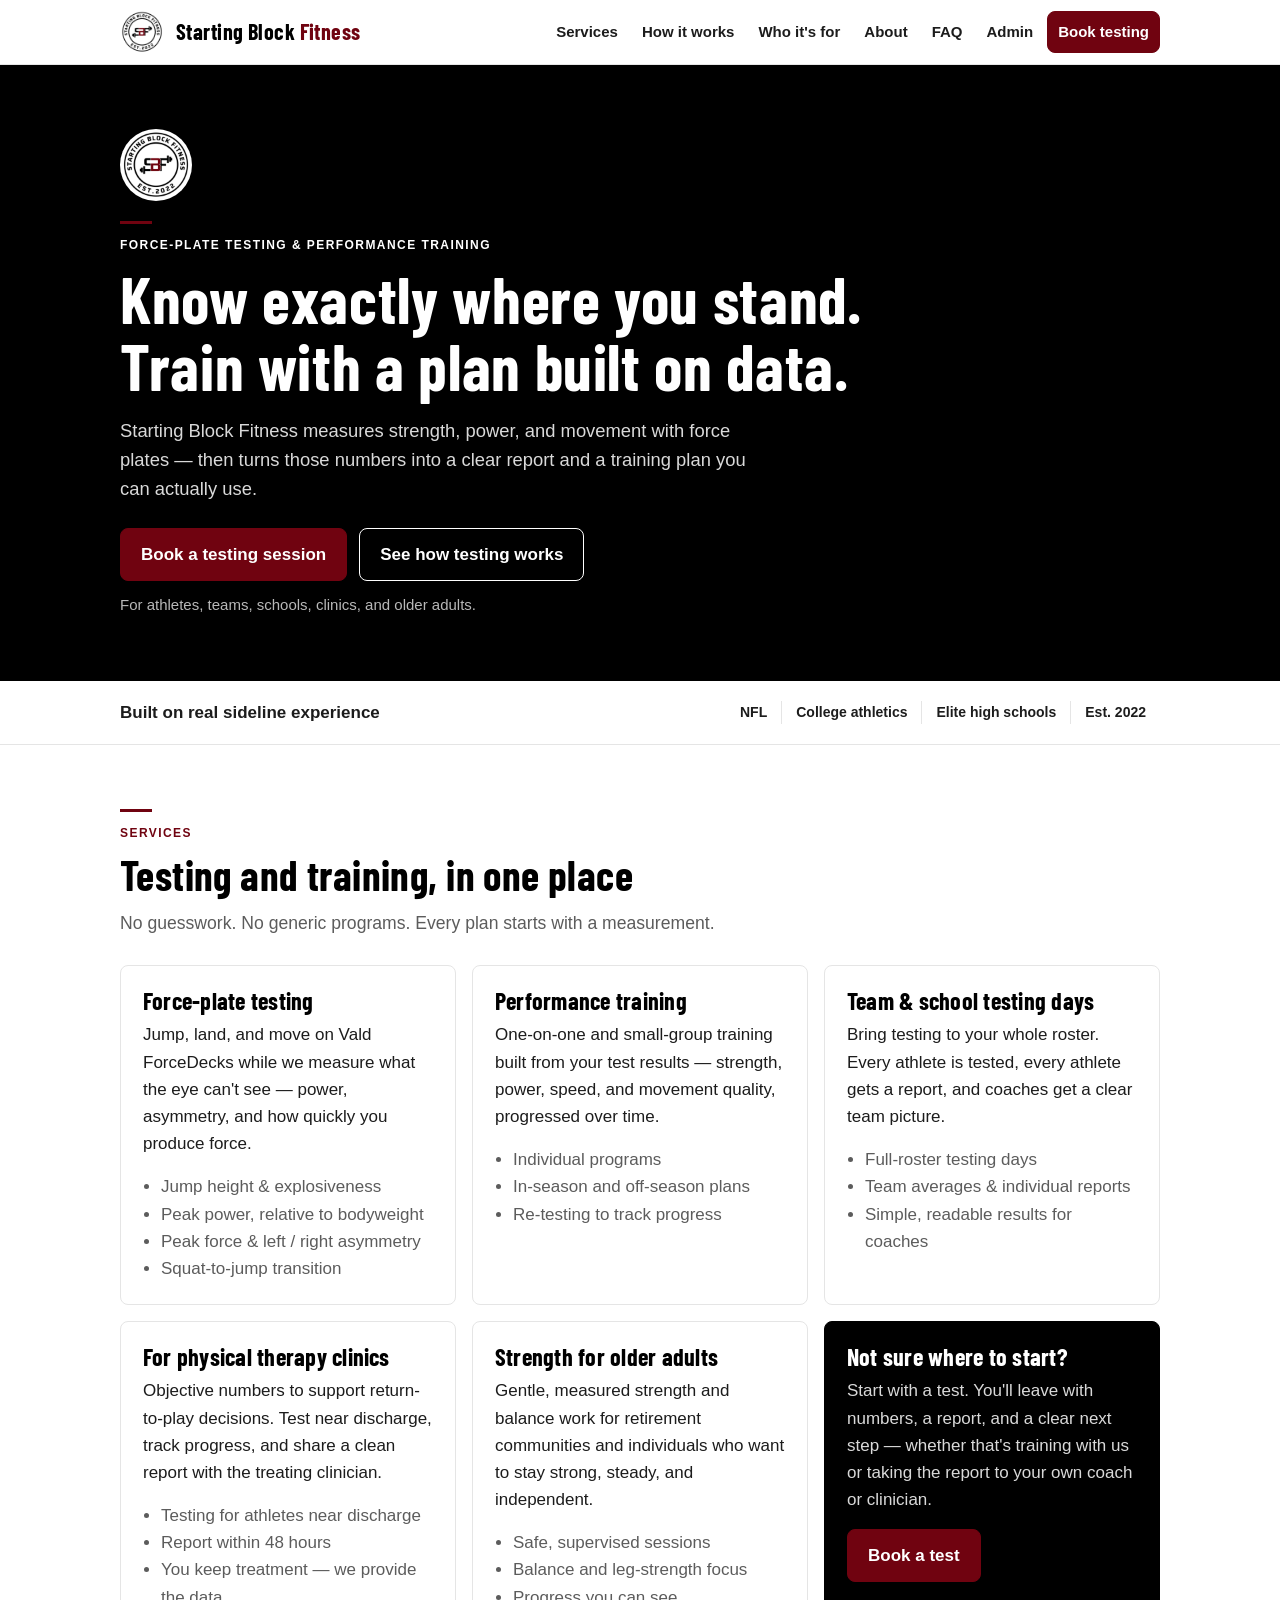
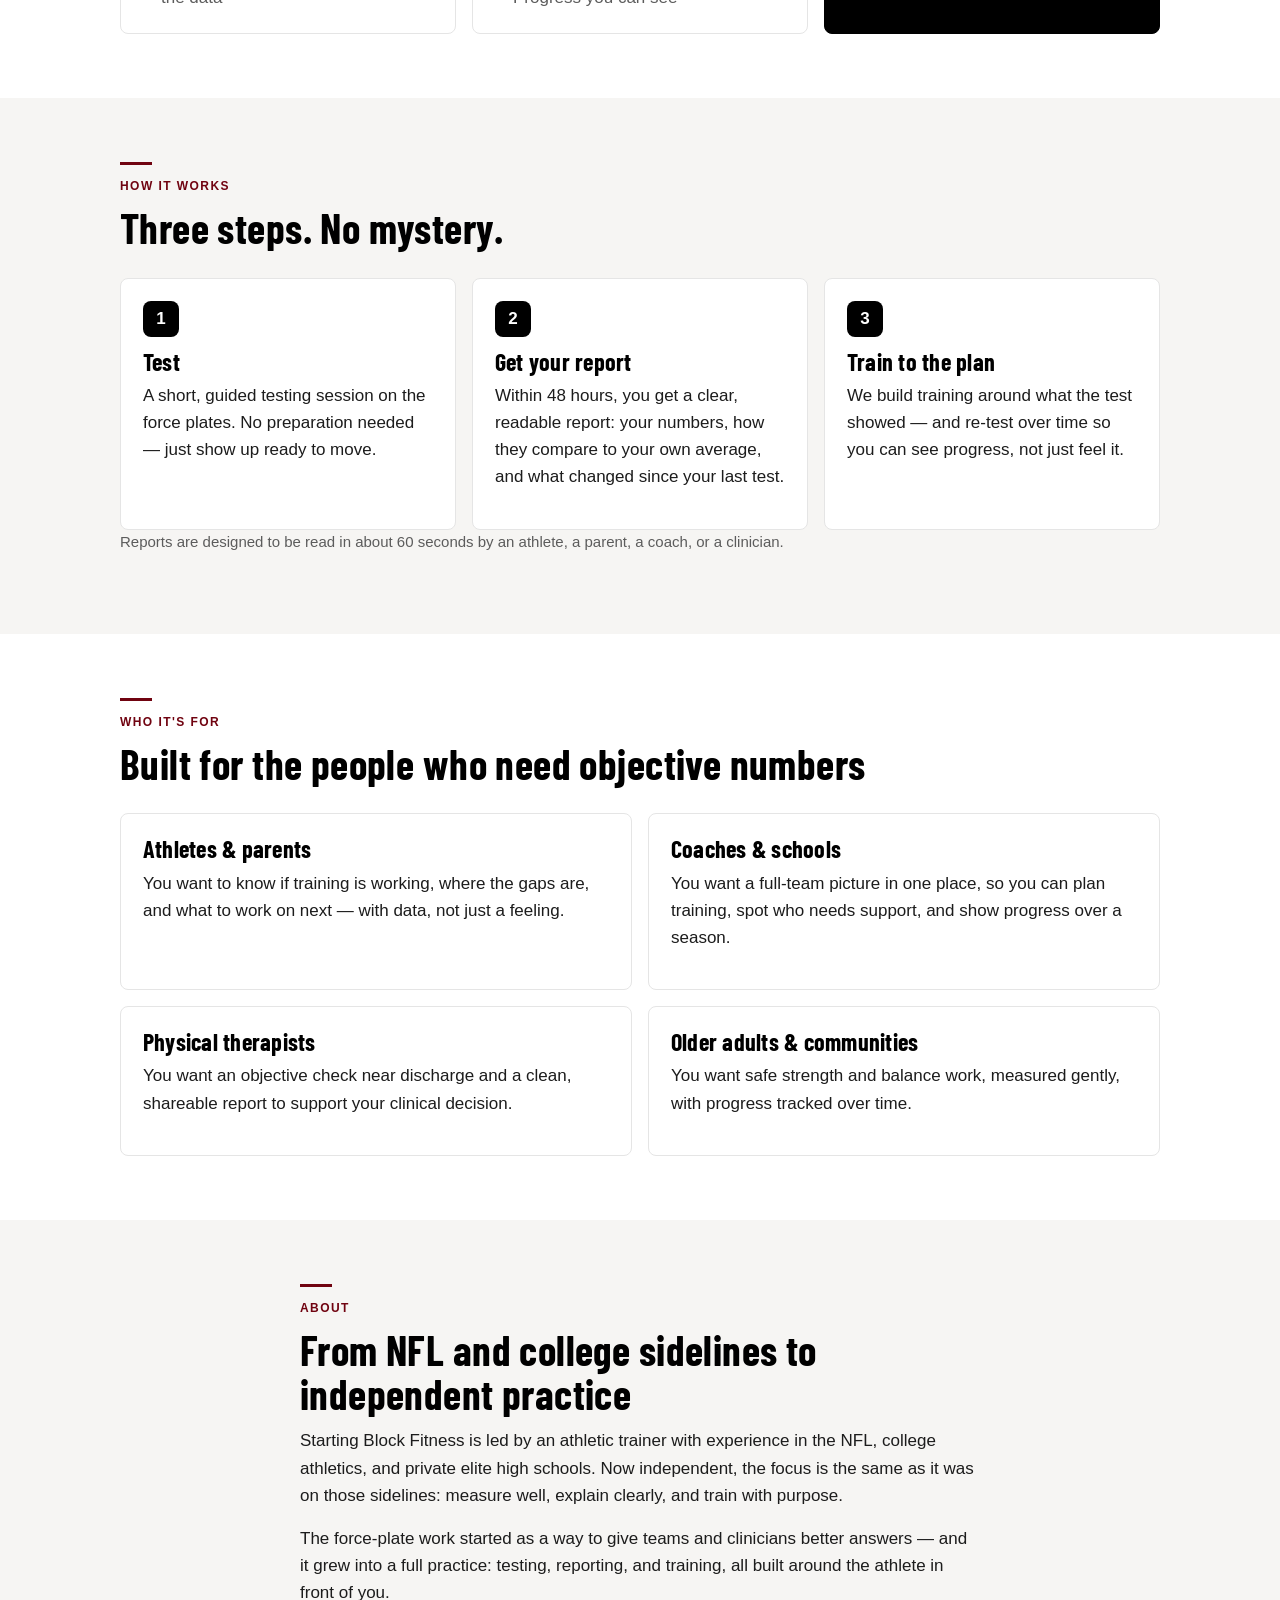
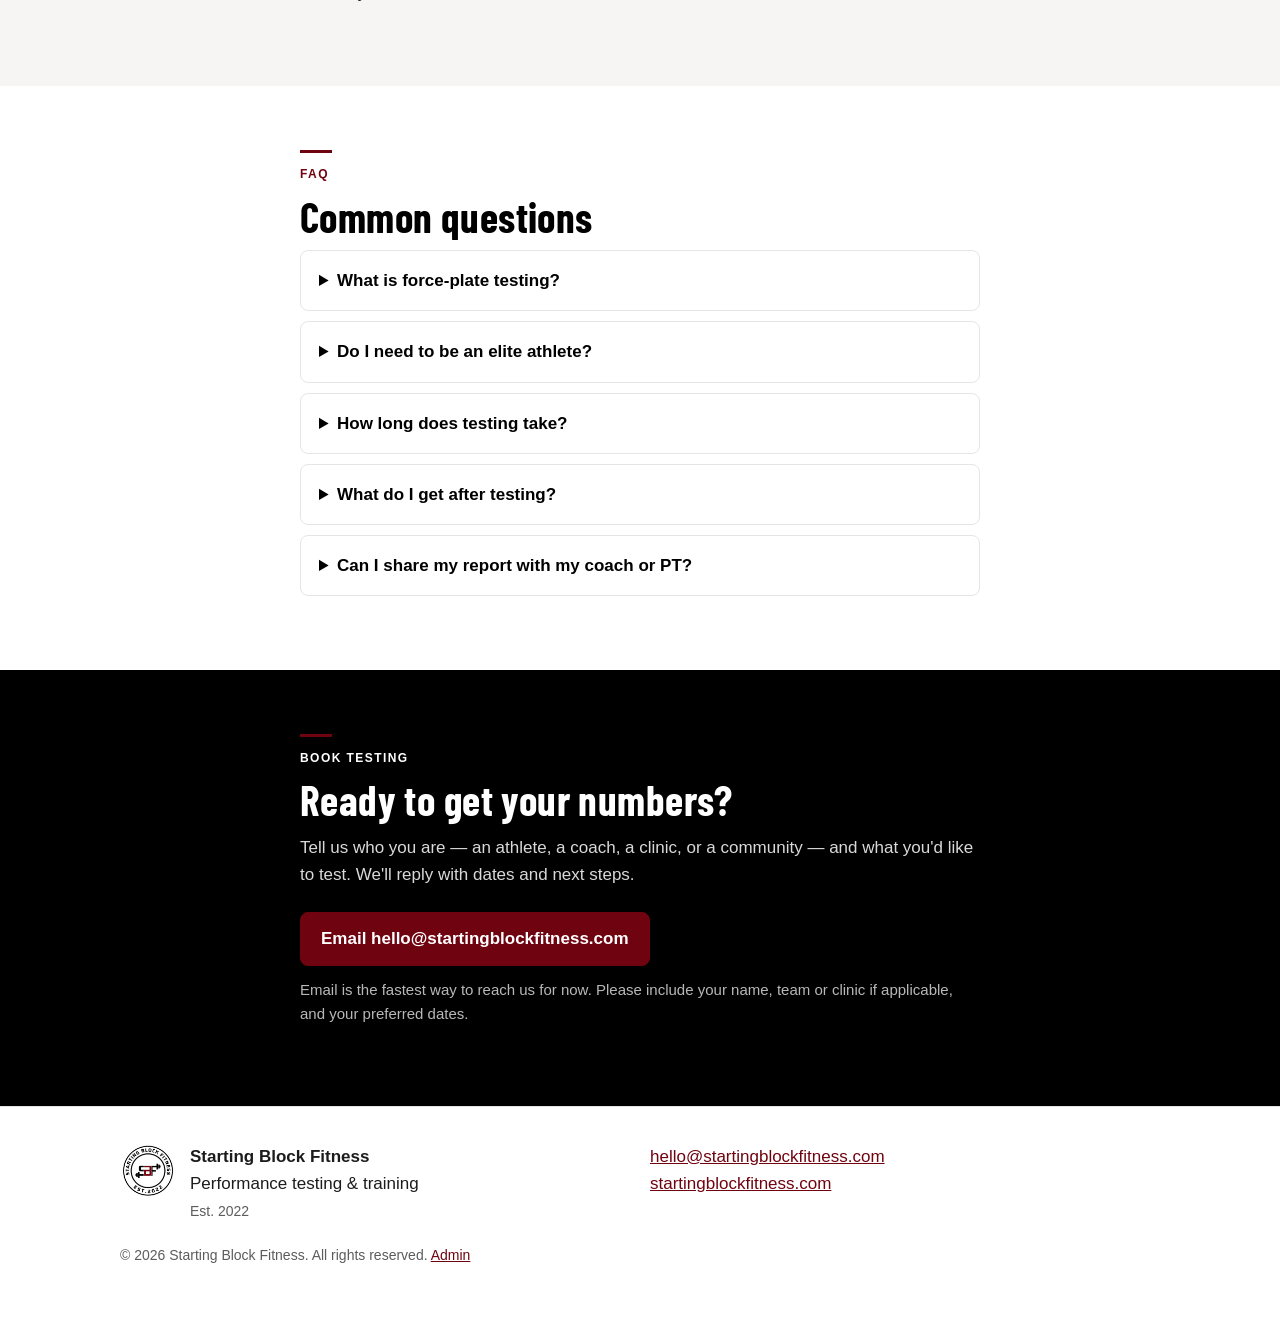
==== commit 1670bc32: "Use Barlow Condensed for headings and logo wordmark" ====
--- a/index.html
+++ b/index.html
@@ -9,6 +9,9 @@
   <meta property="og:description" content="Force-plate testing, clear 48-hour reports, and training built on your numbers — not guesswork.">
   <meta property="og:type" content="website">
   <meta property="og:url" content="https://startingblockfitness.com/">
+  <link rel="preconnect" href="https://fonts.googleapis.com">
+  <link rel="preconnect" href="https://fonts.gstatic.com" crossorigin>
+  <link href="https://fonts.googleapis.com/css2?family=Barlow+Condensed:wght@600;700&display=swap" rel="stylesheet">
   <link rel="stylesheet" href="styles.css">
   <link rel="icon" href="sbf_logo.webp">
 </head>
--- a/styles.css
+++ b/styles.css
@@ -18,6 +18,7 @@
   --bg-alt: #f6f5f3;
   --radius: 8px;
   --max: 1080px;
+  --font-display: "Barlow Condensed", "Arial Narrow", sans-serif;
 }
 
 * { box-sizing: border-box; }
@@ -33,10 +34,10 @@
 
 .container { max-width: var(--max); margin: 0 auto; padding: 0 20px; }
 .narrow { max-width: 720px; }
-h1, h2, h3 { line-height: 1.15; color: var(--black); letter-spacing: -0.02em; font-weight: 800; }
-h1 { font-size: clamp(2rem, 5vw, 3.2rem); margin: 0 0 16px; letter-spacing: -0.03em; }
-h2 { font-size: clamp(1.6rem, 3.5vw, 2.1rem); margin: 0 0 12px; }
-h3 { font-size: 1.2rem; margin: 0 0 8px; }
+h1, h2, h3 { font-family: var(--font-display); line-height: 1.05; color: var(--black); letter-spacing: 0.01em; font-weight: 700; }
+h1 { font-size: clamp(2.6rem, 6vw, 4rem); margin: 0 0 16px; }
+h2 { font-size: clamp(2rem, 4vw, 2.6rem); margin: 0 0 12px; }
+h3 { font-size: 1.5rem; margin: 0 0 8px; }
 p { margin: 0 0 16px; }
 a { color: var(--red); }
 a:focus-visible, button:focus-visible, summary:focus-visible { outline: 3px solid var(--red); outline-offset: 2px; }
@@ -55,7 +56,7 @@
 .header-inner { display: flex; align-items: center; justify-content: space-between; min-height: 64px; }
 .logo { display: flex; align-items: center; gap: 12px; text-decoration: none; color: var(--black); font-weight: 800; }
 .logo-img { width: 44px; height: 44px; border-radius: 50%; display: block; flex: none; }
-.logo-text { font-size: 18px; }
+.logo-text { font-family: var(--font-display); font-size: 22px; font-weight: 700; letter-spacing: 0.02em; }
 .logo-text span { color: var(--red); }
 .nav-menu { display: flex; align-items: center; gap: 4px; list-style: none; margin: 0; padding: 0; }
 .nav-menu a { display: block; padding: 8px 10px; text-decoration: none; color: var(--ink); border-radius: 8px; font-weight: 600; font-size: 15px; }
